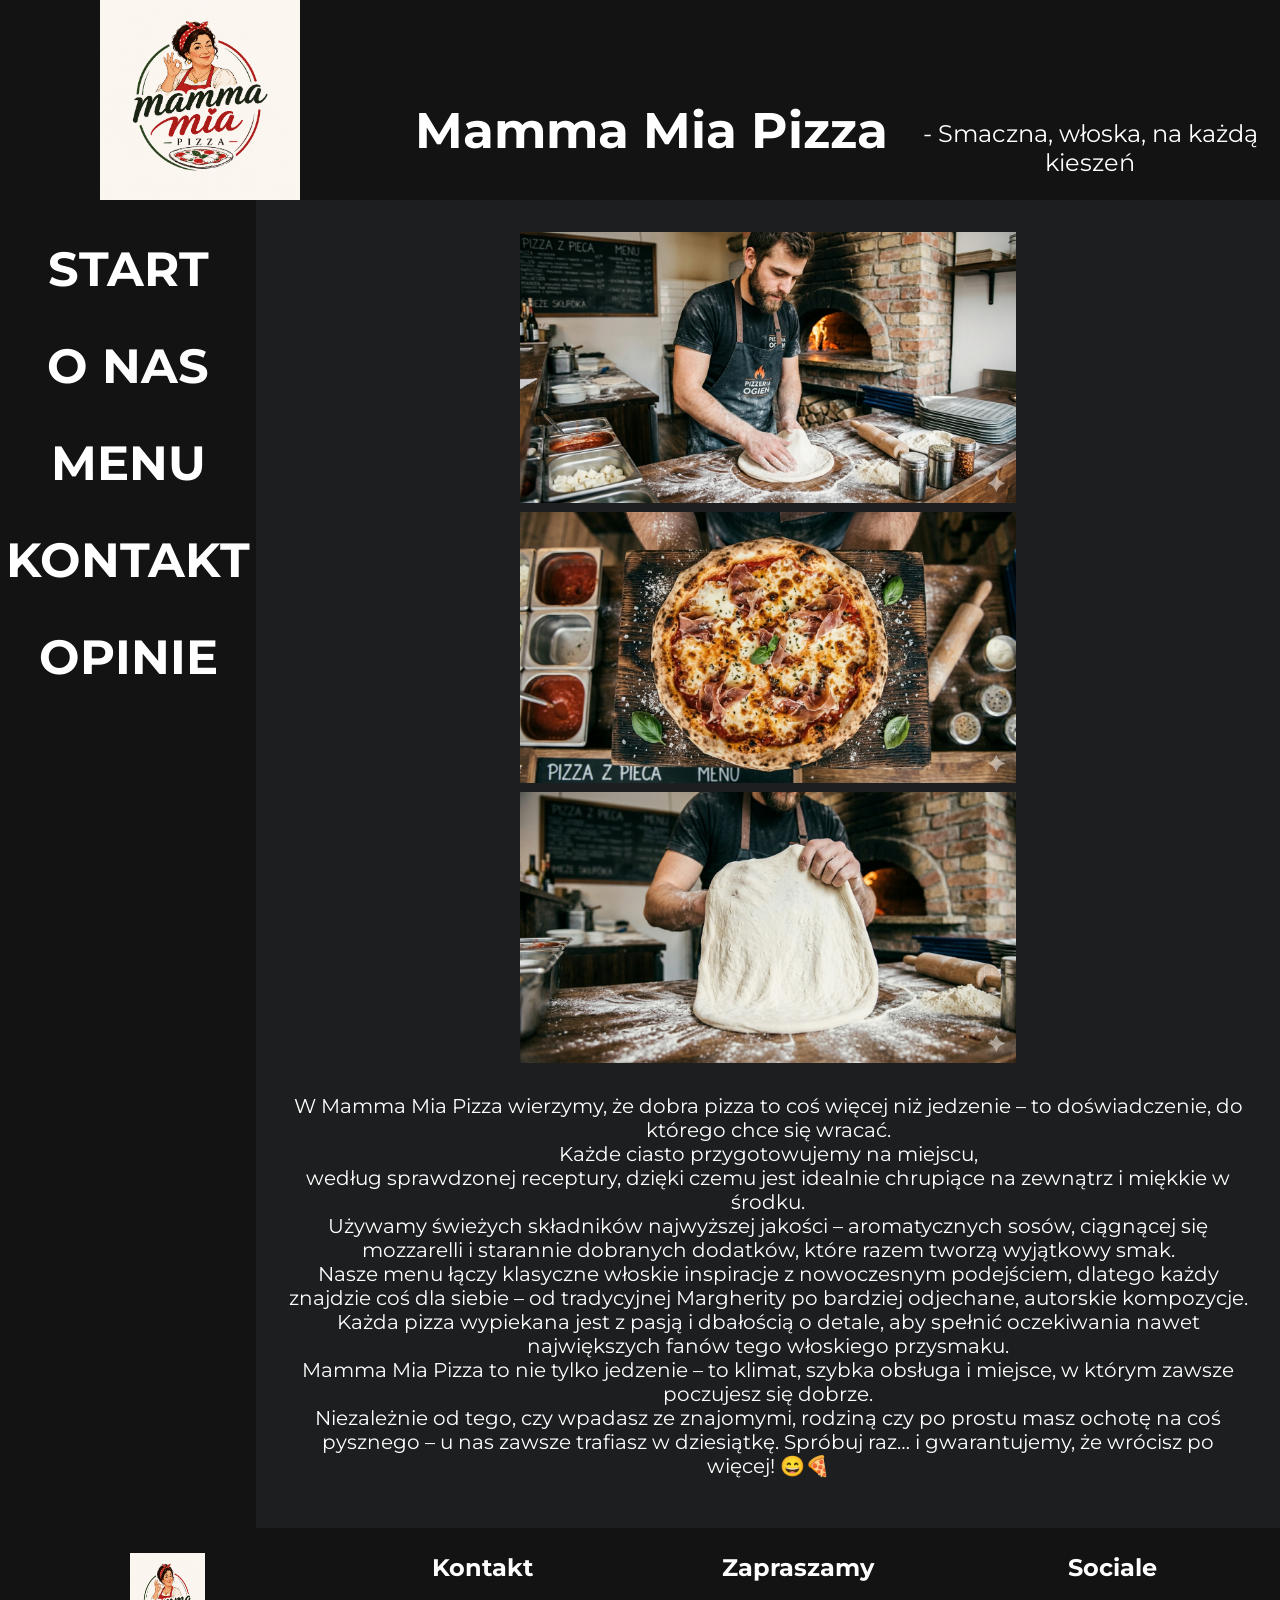
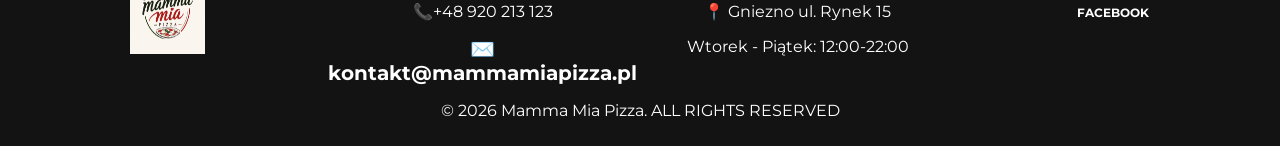
==== index.html @ b2f07869 "Add files via upload" ====
<!DOCTYPE html>
<html lang="pl">
<head>
    <meta charset="UTF-8">
    <meta name="viewport" content="width=device-width, initial-scale=1.0">
    <title>Strona główna</title>
    <link rel="stylesheet" href="style.css">
    <link rel="preconnect" href="https://fonts.googleapis.com">
<link rel="preconnect" href="https://fonts.gstatic.com" crossorigin>
<link href="https://fonts.googleapis.com/css2?family=Montserrat:ital,wght@0,100..900;1,100..900&family=Red+Hat+Text:ital,wght@0,300..700;1,300..700&display=swap" rel="stylesheet">
</head>

<body>
    <header>
    <div class="nag">
        <h1 class="prem">Mamma Mia Pizza </h1>
        <p class="prem2">- Smaczna, włoska, na każdą kieszeń</p> 
        <img class="logo" src="logo.png">
    </div>
</header>


<div class="blok1">
    <a href="index.html">START</a>
    <br> <a href="onas.html">O NAS</a>
    <br> <a href="menu.html">MENU</a>
    <br> <a href="kontakt.html">KONTAKT</a>
    <br> <a href="opinie.html">OPINIE</a>
</div>


<div class="blok2">
    <img class="fotos" src="foto1.png"> 
    <img  class="fotos"src="foto2.png"> 
    <img class="fotos" src="foto3.png"> 
    <br>
    <br>W Mamma Mia Pizza wierzymy, że dobra pizza to coś więcej niż jedzenie – 
    to doświadczenie, do którego chce się wracać. 
    <br>Każde ciasto przygotowujemy na miejscu, 
    <br>według sprawdzonej receptury, dzięki czemu jest idealnie chrupiące na zewnątrz i miękkie w środku. 
    <br>Używamy świeżych składników najwyższej jakości – aromatycznych sosów, ciągnącej się mozzarelli i starannie dobranych dodatków, które razem tworzą wyjątkowy smak.

<br>Nasze menu łączy klasyczne włoskie inspiracje z nowoczesnym podejściem, dlatego każdy znajdzie coś dla siebie – od tradycyjnej Margherity po bardziej odjechane, autorskie kompozycje. 
<br>Każda pizza wypiekana jest z pasją i dbałością o detale, aby spełnić oczekiwania nawet największych fanów tego włoskiego przysmaku.

<br>Mamma Mia Pizza to nie tylko jedzenie – to klimat, szybka obsługa i miejsce, w którym zawsze poczujesz się dobrze. 
<br>Niezależnie od tego, czy wpadasz ze znajomymi, rodziną czy po prostu masz ochotę na coś pysznego – u nas zawsze trafiasz w dziesiątkę.

Spróbuj raz… i gwarantujemy, że wrócisz po więcej! 😄🍕
</p>


</div>
    <footer>
        <div class="div_stopka" ><img class="logo_stopka" src="logo.png"></div>
        <div class="div_stopka" >
            <h2>Kontakt</h2>
            <p>📞+48 920 213 123</p>
            <a class="oferta"  href="mailto:kontakt@mammamiapizza.pl">✉️kontakt@mammamiapizza.pl</a>
        </div>

        <div class="div_stopka" >
            <h2>Zapraszamy</h2>
            <p>📍 Gniezno ul. Rynek 15</p>
            <p>Wtorek - Piątek: 12:00-22:00</p>
            
        </div>

        <div class="div_stopka" >
            <h2>Sociale</h2>
            <a class="ft_nag"  href="facebook.com">FACEBOOK</a>
            
        </div>

        
           <p class="podpis">© 2026 Mamma Mia Pizza. ALL RIGHTS RESERVED</p> 
        
    </footer>

</html>
---- style.css ----
*{
    font-family: Montserrat;
    box-sizing: border-box;
    
}
body{
    background-color: #131313;
    margin: 0;

}
h1{
    margin: 0;
    padding: 0;
    color: white;
}
.nag{
    background-color: #131313;
    color: rgb(0, 0, 0);
    text-align: center;
    height: 200px;
    width: 100%;
    color: white;
}

.prem{
    position: absolute;
    left: 415px;
    top: 100px;
    font-size: 50px;
}

.prem2{
    position: absolute;
    left: 900px;
    top: 95px;
    font-size: 24px;
  
}
.blok1{

    background-color: #131313;
    width: 20%;
    height: 100%;
    text-align: center;
    float: left;
    position: sticky;
    top: 0;
    display: flex;
    flex-direction: column;
    gap: 10px;
    padding-top: 40px;
    
}

.blok2{
    background-color: #1d1e1f;
    width: 80%;
    height: 100%;
    text-align: center;
    color: white;
    float: left;
    font-size: 20px;
    padding: 30px;
}
.blok2o{
    background-color: #1d1e1f;
    width: 80%;
    height: 100%;
    float: left;
    color: white;
    font-size: 20px;
    padding: 30px;
    
}

.fotos{
    max-height: 275px;
    border: solid 2px  #1d1e1f;
    display: inline-block; 
}

a{
    font-weight: 700;
    color: #ffffff;
    font-size: 48px;
    text-decoration: none;
}
.fotos:hover{
    
    border: solid 2px  #fc3b00; 

}

a:hover{
    text-decoration: underline;
    color: #fc3b00;
}
h1:hover{
    color: #fc3b00;
}
h3:hover{
    color: #fc3b00;
}

.opinia{
    margin: 20px;
    border: solid 1px white
}

.logo{
    max-width: 200px; 
    position: absolute;
    left: 100px;
    top: 0;

} 
.adres{
    font-size: 24px;
}

.logo_stopka{
    margin: 10px;
    padding: 10px;
    width: 30%;
    height: 80%;
}

.ft_nag{
    font-size: 12px;
}

h3{
    padding: 0;
    margin: 0;
}

.oferta{
    font-size: 20px;
}

.podpis{
    text-align: center;
    width: 100%;
}


footer{
    background-color: #131313;
    color: rgb(255, 255, 255);
    padding: 5px;
    display: flex;
    margin: 5px;
    flex-wrap: wrap;
    text-align: center;

}
.div_stopka{
    width: 25%;
}


.lokal{
    max-width: 500px;
}
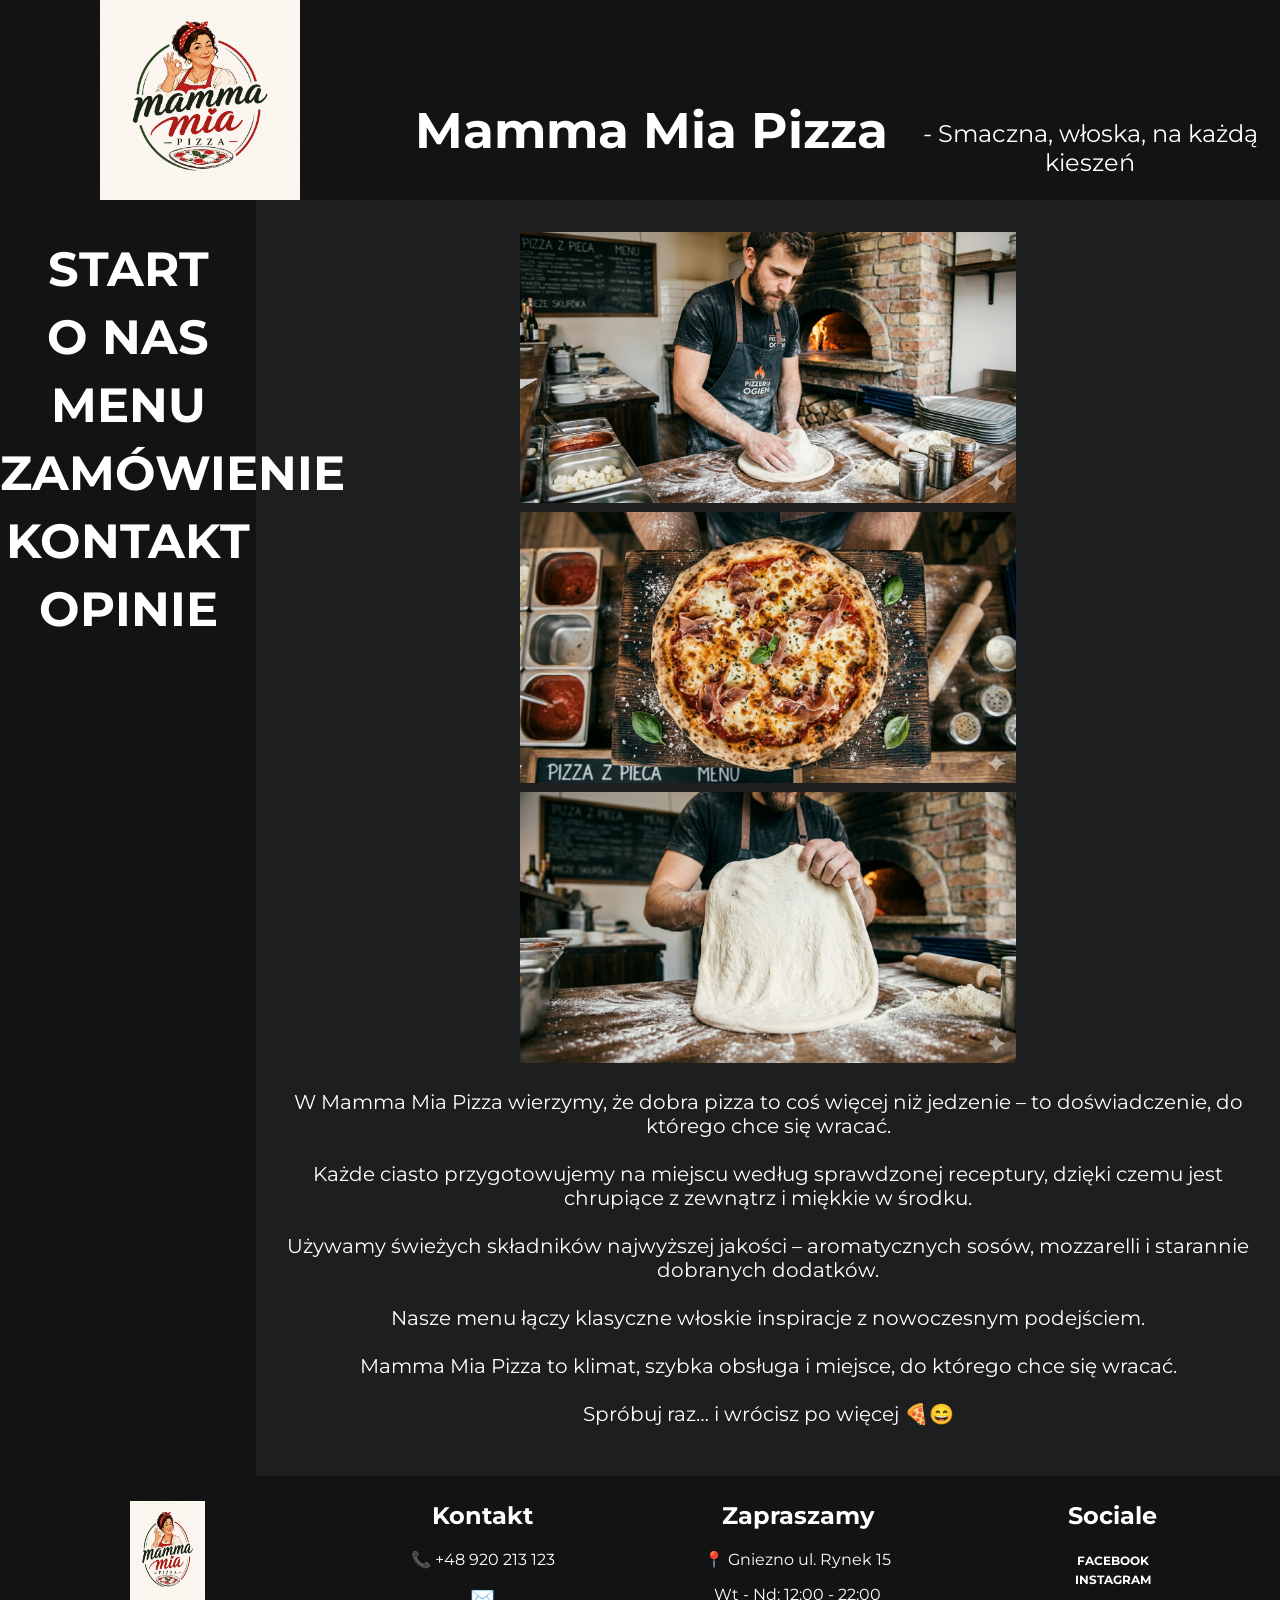
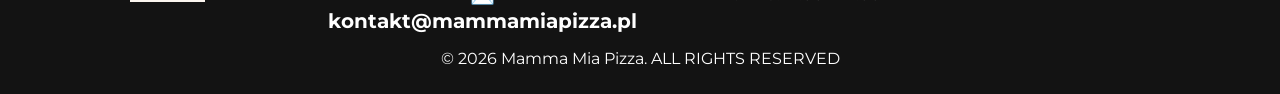
==== commit d659011c: "Update index.html Zmiana pliku index.html" ====
--- a/index.html
+++ b/index.html
@@ -3,78 +3,95 @@
 <head>
     <meta charset="UTF-8">
     <meta name="viewport" content="width=device-width, initial-scale=1.0">
-    <title>Strona główna</title>
+    <title>Strona główna - Mamma Mia Pizza</title>
+
     <link rel="stylesheet" href="style.css">
+
     <link rel="preconnect" href="https://fonts.googleapis.com">
-<link rel="preconnect" href="https://fonts.gstatic.com" crossorigin>
-<link href="https://fonts.googleapis.com/css2?family=Montserrat:ital,wght@0,100..900;1,100..900&family=Red+Hat+Text:ital,wght@0,300..700;1,300..700&display=swap" rel="stylesheet">
+    <link rel="preconnect" href="https://fonts.gstatic.com" crossorigin>
+    <link href="https://fonts.googleapis.com/css2?family=Montserrat:wght@100..900&display=swap" rel="stylesheet">
 </head>
 
 <body>
-    <header>
+
+<header>
     <div class="nag">
-        <h1 class="prem">Mamma Mia Pizza </h1>
-        <p class="prem2">- Smaczna, włoska, na każdą kieszeń</p> 
-        <img class="logo" src="logo.png">
+
+        <img class="logo" src="logo.png" alt="Logo pizzerii">
+
+        <div class="tytuly">
+            <h1 class="prem">Mamma Mia Pizza</h1>
+            <p class="prem2">- Smaczna, włoska, na każdą kieszeń</p>
+        </div>
+
     </div>
 </header>
 
+<div class="container">
 
-<div class="blok1">
-    <a href="index.html">START</a>
-    <br> <a href="onas.html">O NAS</a>
-    <br> <a href="menu.html">MENU</a>
-    <br> <a href="kontakt.html">KONTAKT</a>
-    <br> <a href="opinie.html">OPINIE</a>
+  
+    <div class="blok1">
+        <a href="index.html">START</a>
+        <a href="onas.html">O NAS</a>
+        <a href="menu.html">MENU</a>
+        <a href="zamowienie.html">ZAMÓWIENIE</a>
+        <a href="kontakt.html">KONTAKT</a>
+        <a href="opinie.html">OPINIE</a>
+        
+    </div>
+
+    
+    <div class="blok2">
+
+        <img class="fotos" src="foto1.png" alt="pizza">
+        <img class="fotos" src="foto2.png" alt="pizza">
+        <img class="fotos" src="foto3.png" alt="pizza">
+
+        <p>
+            W Mamma Mia Pizza wierzymy, że dobra pizza to coś więcej niż jedzenie – to doświadczenie, do którego chce się wracać.
+            <br><br>
+            Każde ciasto przygotowujemy na miejscu według sprawdzonej receptury, dzięki czemu jest chrupiące z zewnątrz i miękkie w środku.
+            <br><br>
+            Używamy świeżych składników najwyższej jakości – aromatycznych sosów, mozzarelli i starannie dobranych dodatków.
+            <br><br>
+            Nasze menu łączy klasyczne włoskie inspiracje z nowoczesnym podejściem.
+            <br><br>
+            Mamma Mia Pizza to klimat, szybka obsługa i miejsce, do którego chce się wracać.
+            <br><br>
+            Spróbuj raz… i wrócisz po więcej 🍕😄
+        </p>
+
+    </div>
+
 </div>
 
+<footer>
 
-<div class="blok2">
-    <img class="fotos" src="foto1.png"> 
-    <img  class="fotos"src="foto2.png"> 
-    <img class="fotos" src="foto3.png"> 
-    <br>
-    <br>W Mamma Mia Pizza wierzymy, że dobra pizza to coś więcej niż jedzenie – 
-    to doświadczenie, do którego chce się wracać. 
-    <br>Każde ciasto przygotowujemy na miejscu, 
-    <br>według sprawdzonej receptury, dzięki czemu jest idealnie chrupiące na zewnątrz i miękkie w środku. 
-    <br>Używamy świeżych składników najwyższej jakości – aromatycznych sosów, ciągnącej się mozzarelli i starannie dobranych dodatków, które razem tworzą wyjątkowy smak.
+    <div class="div_stopka">
+        <img class="logo_stopka" src="logo.png" alt="logo">
+    </div>
 
-<br>Nasze menu łączy klasyczne włoskie inspiracje z nowoczesnym podejściem, dlatego każdy znajdzie coś dla siebie – od tradycyjnej Margherity po bardziej odjechane, autorskie kompozycje. 
-<br>Każda pizza wypiekana jest z pasją i dbałością o detale, aby spełnić oczekiwania nawet największych fanów tego włoskiego przysmaku.
+    <div class="div_stopka">
+        <h2>Kontakt</h2>
+        <p>📞 +48 920 213 123</p>
+        <a class="oferta" href="mailto:kontakt@mammamiapizza.pl">✉️ kontakt@mammamiapizza.pl</a>
+    </div>
 
-<br>Mamma Mia Pizza to nie tylko jedzenie – to klimat, szybka obsługa i miejsce, w którym zawsze poczujesz się dobrze. 
-<br>Niezależnie od tego, czy wpadasz ze znajomymi, rodziną czy po prostu masz ochotę na coś pysznego – u nas zawsze trafiasz w dziesiątkę.
+    <div class="div_stopka">
+        <h2>Zapraszamy</h2>
+        <p>📍 Gniezno ul. Rynek 15</p>
+        <p>Wt - Nd: 12:00 - 22:00</p>
+    </div>
 
-Spróbuj raz… i gwarantujemy, że wrócisz po więcej! 😄🍕
-</p>
+    <div class="div_stopka">
+        <h2>Sociale</h2>
+        <a class="ft_nag" href="https://facebook.com/mammamiapizza">FACEBOOK</a><br>
+        <a class="ft_nag" href="https://instagram.com/mammamiapizza">INSTAGRAM</a>
+    </div>
 
+    <p class="podpis">© 2026 Mamma Mia Pizza. ALL RIGHTS RESERVED</p>
 
-</div>
-    <footer>
-        <div class="div_stopka" ><img class="logo_stopka" src="logo.png"></div>
-        <div class="div_stopka" >
-            <h2>Kontakt</h2>
-            <p>📞+48 920 213 123</p>
-            <a class="oferta"  href="mailto:kontakt@mammamiapizza.pl">✉️kontakt@mammamiapizza.pl</a>
-        </div>
+</footer>
 
-        <div class="div_stopka" >
-            <h2>Zapraszamy</h2>
-            <p>📍 Gniezno ul. Rynek 15</p>
-            <p>Wtorek - Piątek: 12:00-22:00</p>
-            
-        </div>
-
-        <div class="div_stopka" >
-            <h2>Sociale</h2>
-            <a class="ft_nag"  href="facebook.com">FACEBOOK</a>
-            
-        </div>
-
-        
-           <p class="podpis">© 2026 Mamma Mia Pizza. ALL RIGHTS RESERVED</p> 
-        
-    </footer>
-
+</body>
 </html>
